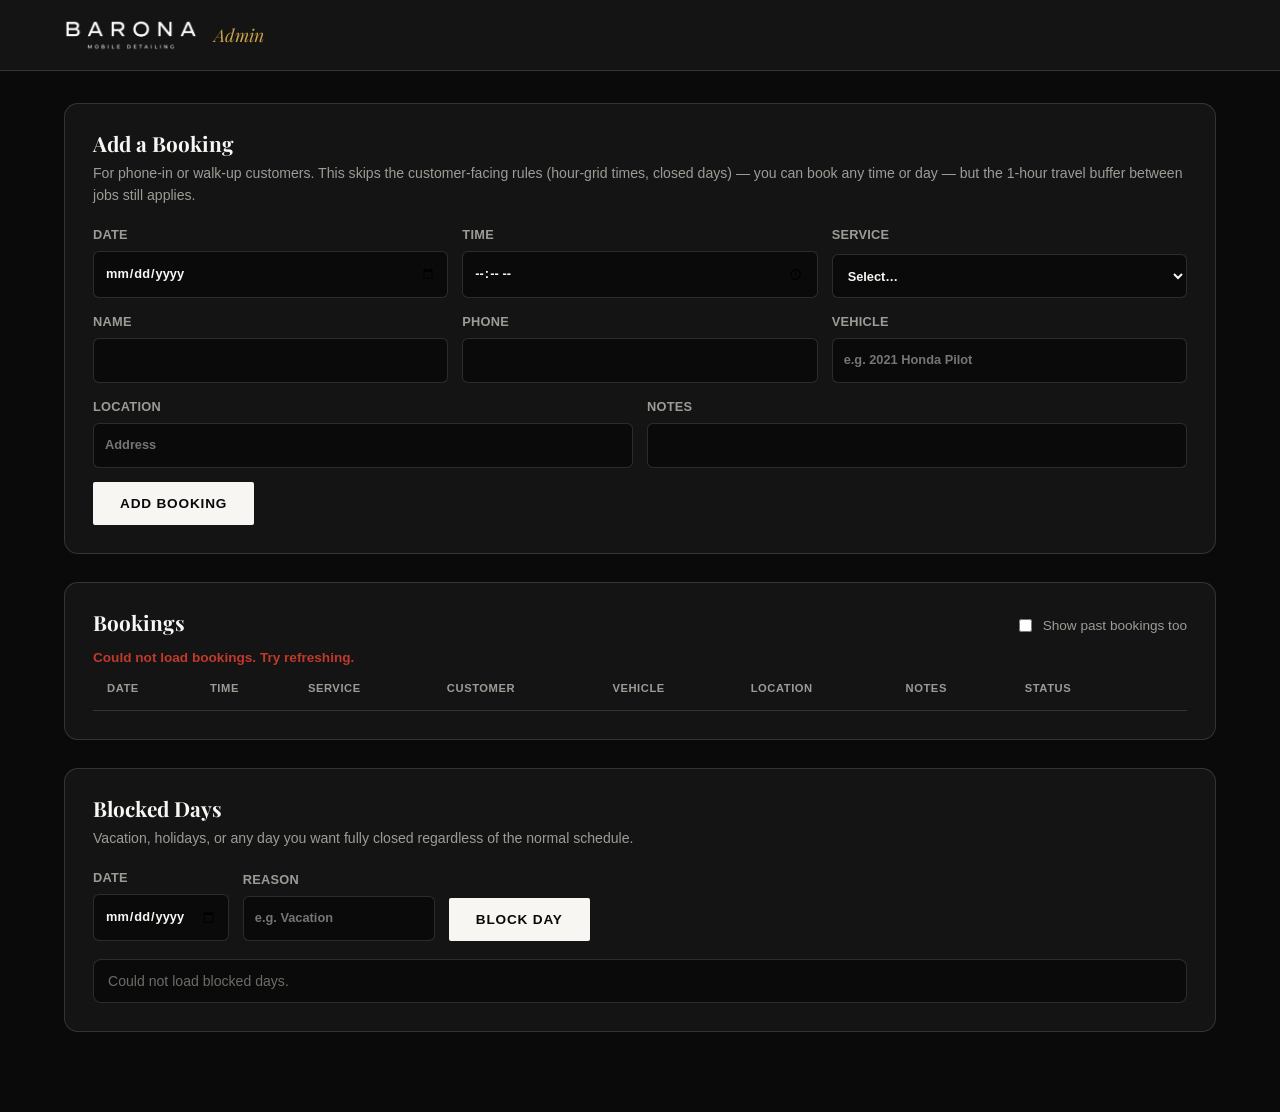
==== admin.html @ 6b8bcf61 "Add files via upload" ====
<!DOCTYPE html>
<html lang="en">
<head>
<meta charset="UTF-8">
<meta name="viewport" content="width=device-width, initial-scale=1.0">
<title>Admin — Barona Mobile Detailing</title>
<meta name="robots" content="noindex, nofollow">
<link rel="icon" href="assets/favicon-64.png" type="image/png">
<link rel="preconnect" href="https://fonts.googleapis.com">
<link rel="preconnect" href="https://fonts.gstatic.com" crossorigin>
<link href="https://fonts.googleapis.com/css2?family=Archivo+Black&family=Playfair+Display:ital,wght@0,500;0,600;1,500&display=swap" rel="stylesheet">
<link rel="stylesheet" href="style.css">
<link rel="stylesheet" href="admin.css">
</head>
<body class="admin-body">

<header class="admin-header">
  <div class="admin-header-inner">
    <img src="assets/logo-wordmark.png" alt="Barona Mobile Detailing" class="admin-logo">
    <span class="admin-title">Admin</span>
  </div>
</header>

<main class="admin-main">

  <!-- ADD BOOKING -->
  <section class="admin-card">
    <h2>Add a Booking</h2>
    <p class="admin-hint">For phone-in or walk-up customers. This skips the customer-facing rules (hour-grid times, closed days) — you can book any time or day — but the 1-hour travel buffer between jobs still applies.</p>
    <form id="addBookingForm" class="admin-form">
      <div class="admin-form-row">
        <label>Date
          <input type="date" name="date" required>
        </label>
        <label>Time
          <input type="time" name="time_slot" required>
        </label>
        <label>Service
          <select name="service" required>
            <option value="">Select…</option>
            <option value="exterior">Exterior Detail (3 hrs)</option>
            <option value="interior">Interior Detail (3 hrs)</option>
            <option value="full">Full Detail (6 hrs)</option>
            <option value="unsure">Not sure (6 hrs)</option>
          </select>
        </label>
      </div>
      <div class="admin-form-row">
        <label>Name
          <input type="text" name="name" required>
        </label>
        <label>Phone
          <input type="tel" name="phone" required>
        </label>
        <label>Vehicle
          <input type="text" name="vehicle" placeholder="e.g. 2021 Honda Pilot">
        </label>
      </div>
      <div class="admin-form-row">
        <label>Location
          <input type="text" name="location" placeholder="Address">
        </label>
        <label>Notes
          <input type="text" name="message">
        </label>
      </div>
      <div class="admin-form-actions">
        <button type="submit" class="btn btn-primary">Add Booking</button>
        <span id="addBookingStatus" class="admin-status"></span>
      </div>
    </form>
  </section>

  <!-- BOOKINGS LIST -->
  <section class="admin-card">
    <div class="admin-card-header">
      <h2>Bookings</h2>
      <label class="admin-toggle">
        <input type="checkbox" id="showPastToggle">
        Show past bookings too
      </label>
    </div>
    <div id="bookingsStatus" class="admin-status">Loading…</div>
    <div class="admin-table-wrap">
      <table class="admin-table" id="bookingsTable">
        <thead>
          <tr>
            <th>Date</th>
            <th>Time</th>
            <th>Service</th>
            <th>Customer</th>
            <th>Vehicle</th>
            <th>Location</th>
            <th>Notes</th>
            <th>Status</th>
            <th></th>
          </tr>
        </thead>
        <tbody id="bookingsBody"></tbody>
      </table>
    </div>
  </section>

  <!-- BLOCKED DAYS -->
  <section class="admin-card">
    <h2>Blocked Days</h2>
    <p class="admin-hint">Vacation, holidays, or any day you want fully closed regardless of the normal schedule.</p>
    <form id="addClosedDayForm" class="admin-form admin-form-inline">
      <label>Date
        <input type="date" name="date" required>
      </label>
      <label>Reason
        <input type="text" name="reason" placeholder="e.g. Vacation">
      </label>
      <button type="submit" class="btn btn-primary">Block Day</button>
      <span id="addClosedDayStatus" class="admin-status"></span>
    </form>
    <ul class="admin-closed-list" id="closedDaysList"></ul>
  </section>

</main>

<script src="admin.js"></script>
</body>
</html>
---- style.css ----
:root {
  --black: #0a0a0a;
  --black-soft: #141414;
  --white: #f7f6f3;
  --gray: #9c9c96;
  --gray-dim: #6c6c67;
  --line: rgba(247,246,243,0.14);
  --gold: #c9a24c;
  --green: #3c8a5c;
  --green-bg: rgba(60,138,92,0.14);
  --red: #b3453c;
  --red-bg: rgba(179,69,60,0.14);
  --radius: 14px;
  --font-display: "Archivo Black", Arial, sans-serif;
  --font-serif: "Playfair Display", Georgia, "Times New Roman", serif;
  --font-body: -apple-system, BlinkMacSystemFont, "Segoe UI", Roboto, Helvetica, Arial, sans-serif;
}

* { box-sizing: border-box; }
html { scroll-behavior: smooth; }

body {
  margin: 0;
  font-family: var(--font-body);
  color: var(--white);
  background: var(--black);
  line-height: 1.6;
}

.container { max-width: 1120px; margin: 0 auto; padding: 0 24px; }

h1, h2, h3 { line-height: 1.15; margin: 0 0 12px; }
a { color: inherit; text-decoration: none; }
img { max-width: 100%; display: block; }

.eyebrow {
  font-family: var(--font-serif);
  font-style: italic;
  font-weight: 500;
  color: var(--gold);
  letter-spacing: 0.04em;
  margin: 0 0 10px;
  font-size: 1.05rem;
}
.eyebrow.center { text-align: center; }

/* Announcement bar */
.announce {
  background: var(--black);
  border-bottom: 1px solid var(--line);
  text-align: center;
  padding: 10px 20px;
  font-size: 0.85rem;
}
.announce a { color: #d9d8d3; }
.announce a:hover { color: var(--gold); }
.announce-badge {
  background: var(--gold);
  color: var(--black);
  font-weight: 700;
  font-size: 0.7rem;
  text-transform: uppercase;
  letter-spacing: 0.04em;
  padding: 3px 9px;
  border-radius: 999px;
  margin-right: 8px;
}

/* Header */
.site-header {
  position: sticky;
  top: 0;
  z-index: 50;
  background: rgba(10,10,10,0.92);
  backdrop-filter: blur(6px);
  border-bottom: 1px solid var(--line);
  box-shadow: 0 0 0 rgba(0,0,0,0);
  transition: box-shadow 0.25s ease, background 0.25s ease;
}
.site-header.is-scrolled {
  background: rgba(10,10,10,0.98);
  box-shadow: 0 8px 24px rgba(0,0,0,0.35);
}
.header-inner {
  display: flex;
  align-items: center;
  justify-content: space-between;
  height: 76px;
}
.logo-img { height: 46px; width: auto; transition: height 0.25s ease; }
.site-header.is-scrolled .logo-img { height: 38px; }

.nav { display: flex; gap: 30px; }
.nav a {
  position: relative;
  color: #d9d8d3;
  font-weight: 500;
  font-size: 0.92rem;
  letter-spacing: 0.02em;
  text-transform: uppercase;
  transition: color 0.15s;
  padding-bottom: 4px;
}
.nav a::after {
  content: '';
  position: absolute;
  left: 0;
  right: 100%;
  bottom: 0;
  height: 1px;
  background: var(--gold);
  transition: right 0.2s ease;
}
.nav a:hover { color: var(--gold); }
.nav a:hover::after { right: 0; }

.header-cta { display: flex; align-items: center; gap: 18px; }

.header-social, .social-links {
  display: flex;
  align-items: center;
  gap: 14px;
}
.social-icon {
  display: inline-flex;
  align-items: center;
  justify-content: center;
  color: var(--gray);
  transition: color 0.15s, transform 0.15s;
}
.social-icon svg { width: 19px; height: 19px; }
.social-icon:hover { color: var(--gold); transform: translateY(-1px); }
.footer-phone { color: var(--gray); transition: color 0.15s; }
.footer-phone:hover { color: var(--gold); }

.btn {
  display: inline-block;
  padding: 13px 26px;
  border-radius: 2px;
  font-weight: 600;
  font-size: 0.85rem;
  letter-spacing: 0.06em;
  text-transform: uppercase;
  border: 1px solid transparent;
  cursor: pointer;
  transition: transform 0.12s ease, background 0.15s, color 0.15s, border-color 0.15s;
}
.btn:hover { transform: translateY(-1px); }

.btn-primary { background: var(--white); color: var(--black); }
.btn-primary:hover { background: var(--gold); }

.btn-ghost {
  background: transparent;
  color: var(--white);
  border-color: rgba(247,246,243,0.4);
}
.btn-ghost:hover { border-color: var(--gold); color: var(--gold); }

.btn-call {
  background: transparent;
  border: 1px solid rgba(247,246,243,0.4);
  color: var(--white);
  padding: 10px 20px;
  font-size: 0.8rem;
}
.btn-call:hover { border-color: var(--gold); color: var(--gold); }

.btn-header-book { padding: 10px 22px; font-size: 0.8rem; }

.btn-full { width: 100%; text-align: center; }

.nav-toggle {
  display: none;
  flex-direction: column;
  gap: 5px;
  background: none;
  border: none;
  cursor: pointer;
  padding: 6px;
}
.nav-toggle span { width: 24px; height: 2px; background: var(--white); display: block; }

/* Hero — light, matches owner's mockup */
.hero {
  background: var(--white);
  color: var(--black);
  text-align: center;
  padding: 76px 0 0;
}
.hero-inner { padding: 0 24px; max-width: 720px; margin: 0 auto; }
.hero h1 {
  font-family: var(--font-display);
  font-size: clamp(2rem, 6vw, 3.1rem);
  text-transform: uppercase;
  letter-spacing: 0.005em;
  color: var(--black);
}
.hero-sub {
  max-width: 480px;
  margin: 0 auto 30px;
  color: #3a3a37;
  font-size: 1.1rem;
}
.btn-hero { font-size: 0.95rem; padding: 16px 34px; margin-bottom: 44px; }
.hero-media { width: 100%; max-height: 560px; overflow: hidden; }
.hero-media img { width: 100%; height: 100%; object-fit: cover; object-position: center 60%; }

/* Sections */
.section { padding: 88px 0; }
.section.alt { background: var(--black-soft); }
.section-title {
  font-family: var(--font-display);
  font-size: clamp(1.6rem, 3vw, 2.2rem);
  text-align: center;
  text-transform: uppercase;
}
.section-title.left { text-align: left; }
.section-sub {
  text-align: center;
  max-width: 620px;
  margin: 0 auto 44px;
  color: var(--gray);
}
.section-sub.left { text-align: left; margin: 0 0 24px; }

/* Cards */
.card-grid {
  display: grid;
  grid-template-columns: repeat(auto-fit, minmax(260px, 1fr));
  gap: 24px;
  margin-top: 36px;
}
.card {
  position: relative;
  background: var(--black-soft);
  border: 1px solid var(--line);
  border-radius: var(--radius);
  padding: 32px 28px;
  transition: border-color 0.15s, transform 0.15s;
}
.card:hover { border-color: rgba(201,162,76,0.5); transform: translateY(-2px); }
.card h3 { font-family: var(--font-serif); font-size: 1.3rem; font-weight: 600; }
.card p { color: var(--gray); font-size: 0.95rem; margin-top: 10px; }
.card .price {
  display: block;
  font-family: var(--font-display);
  font-size: 1.6rem;
  color: var(--gold);
  margin-top: 6px;
}
.card-featured { border-color: var(--gold); }
.badge {
  position: absolute;
  top: -12px;
  right: 24px;
  background: var(--gold);
  color: var(--black);
  font-size: 0.7rem;
  font-weight: 700;
  letter-spacing: 0.05em;
  text-transform: uppercase;
  padding: 5px 12px;
  border-radius: 999px;
}
.services-note {
  text-align: center;
  color: var(--gray-dim);
  font-size: 0.9rem;
  margin-top: 36px;
}

/* VIP Membership */
.vip-spots-bar {
  display: grid;
  grid-template-columns: 1.3fr 1fr;
  gap: 32px;
  background: var(--black);
  border: 1px solid var(--gold);
  border-radius: var(--radius);
  padding: 24px 28px;
  margin: 36px 0 28px;
}
.vip-spots-label, .vip-members-label {
  text-transform: uppercase;
  letter-spacing: 0.05em;
  font-size: 0.75rem;
  color: var(--gray);
  margin: 0 0 8px;
}
.vip-spots-count { font-family: var(--font-serif); font-size: 1.5rem; margin: 0 0 12px; }
.vip-progress { height: 8px; border-radius: 999px; background: var(--line); overflow: hidden; margin-bottom: 8px; }
.vip-progress-fill { height: 100%; background: var(--gold); border-radius: 999px; }
.vip-spots-remaining { font-size: 0.85rem; color: var(--gray); margin: 0; }
.vip-members { border-left: 1px solid var(--line); padding-left: 28px; }
.vip-members-list { list-style: none; padding: 0; margin: 0; display: grid; gap: 8px; }
.vip-members-list li { font-weight: 600; font-size: 0.95rem; }
.vip-star { color: var(--gold); margin-right: 6px; }
.vip-footnote { text-align: center; color: var(--gray-dim); font-size: 0.85rem; margin-top: 24px; }
.vip-cta { text-align: center; margin-top: 24px; }

/* Pricing chart — VIP frequency tiers as cards */
.plans-toggle {
  display: flex;
  justify-content: center;
  gap: 8px;
  margin: 32px 0 20px;
  flex-wrap: wrap;
}
.plans-toggle-btn {
  font: inherit;
  background: var(--black-soft);
  border: 1px solid var(--line);
  color: var(--gray);
  padding: 11px 22px;
  border-radius: 999px;
  font-size: 0.85rem;
  font-weight: 600;
  letter-spacing: 0.02em;
  cursor: pointer;
  transition: border-color 0.15s, color 0.15s, background 0.15s;
}
.plans-toggle-btn:hover { border-color: rgba(201,162,76,0.5); color: var(--white); }
.plans-toggle-btn.is-active {
  background: var(--gold);
  border-color: var(--gold);
  color: var(--black);
}
.plans-highlight {
  text-align: center;
  font-family: var(--font-display);
  font-size: clamp(1.3rem, 3vw, 1.8rem);
  color: var(--gold);
  margin: 8px 0 28px;
}
.plans-grid {
  display: grid;
  grid-template-columns: repeat(5, 1fr);
  gap: 18px;
  align-items: stretch;
}
.plan-card {
  position: relative;
  background: var(--black-soft);
  border: 1px solid var(--line);
  border-radius: var(--radius);
  padding: 30px 22px 24px;
  text-align: center;
  display: flex;
  flex-direction: column;
  align-items: center;
  transition: border-color 0.15s, transform 0.15s;
}
.plan-card:hover { border-color: rgba(201,162,76,0.5); transform: translateY(-3px); }
.plan-card-name {
  text-transform: uppercase;
  letter-spacing: 0.06em;
  font-size: 0.78rem;
  font-weight: 700;
  color: var(--gray);
  margin: 0 0 14px;
}
.plan-card-price {
  font-family: var(--font-display);
  font-size: clamp(1.6rem, 2.6vw, 2rem);
  color: var(--white);
  margin: 0 0 14px;
  line-height: 1;
}
.plan-card-price span {
  font-family: var(--font-body);
  font-size: 0.85rem;
  font-weight: 500;
  color: var(--gray);
  margin-left: 2px;
}
.plan-card-details {
  list-style: none;
  padding: 0;
  margin: 18px 0 0;
  display: grid;
  gap: 8px;
  font-size: 0.82rem;
  color: var(--gray-dim);
  border-top: 1px solid var(--line);
  padding-top: 16px;
  width: 100%;
}
.plan-card-featured {
  background: rgba(201,162,76,0.08);
  border-color: var(--gold);
  transform: scale(1.04);
  padding-top: 38px;
  z-index: 1;
}
.plan-card-featured:hover { transform: scale(1.04) translateY(-3px); }
.plan-card-featured .plan-card-name { color: var(--gold); }
.plan-card-featured .plan-card-price { color: var(--gold); font-size: clamp(1.9rem, 3.2vw, 2.4rem); }
.save-pill {
  display: inline-block;
  background: var(--white);
  color: var(--black);
  font-weight: 700;
  font-size: 0.78rem;
  padding: 4px 12px;
  border-radius: 999px;
}
.plans-scroll-hint { display: none; text-align: center; color: var(--gray-dim); font-size: 0.78rem; margin-top: 8px; }

/* Reviews */
.reviews-placeholder {
  text-align: center;
  color: var(--gray);
  display: grid;
  gap: 20px;
  justify-items: center;
}
.reviews-grid {
  display: grid;
  grid-template-columns: repeat(auto-fit, minmax(260px, 1fr));
  gap: 24px;
  margin-top: 36px;
}
.review-card {
  background: var(--black-soft);
  border: 1px solid var(--line);
  border-radius: var(--radius);
  padding: 26px;
}
.review-stars { color: var(--gold); letter-spacing: 2px; margin-bottom: 10px; }
.review-text { color: var(--gray); font-style: italic; }
.review-author { color: var(--white); font-weight: 600; margin-top: 12px; font-size: 0.9rem; }
.review-lang { color: var(--gray-dim); font-weight: 400; font-style: italic; }
.reviews-cta { text-align: center; margin-top: 44px; }

/* Feature grid */
.feature-grid {
  display: grid;
  grid-template-columns: repeat(auto-fit, minmax(220px, 1fr));
  gap: 32px;
  margin-top: 36px;
}
.feature h3 {
  font-family: var(--font-serif);
  font-size: 1.1rem;
  font-weight: 600;
  color: var(--gold);
}
.feature p { color: var(--gray); font-size: 0.95rem; }

/* Gallery */
.gallery-grid {
  display: grid;
  grid-template-columns: repeat(auto-fit, minmax(200px, 1fr));
  gap: 16px;
}
.gallery-item {
  aspect-ratio: 4/3;
  border-radius: var(--radius);
  overflow: hidden;
}
.gallery-photo img { width: 100%; height: 100%; object-fit: cover; }
.gallery-empty {
  background: var(--black-soft);
  border: 1px dashed var(--line);
  display: flex;
  align-items: center;
  justify-content: center;
  color: var(--gray-dim);
  font-size: 0.85rem;
  letter-spacing: 0.04em;
  text-transform: uppercase;
}

/* About */
.about-inner {
  display: grid;
  grid-template-columns: auto 1fr;
  gap: 40px;
  align-items: start;
}
.about-badge { width: 120px; height: 120px; border-radius: 50%; margin-top: 6px; }
.about-inner p { color: var(--gray); font-size: 1.02rem; max-width: 640px; margin: 0 0 16px; }
.about-inner p:last-child { margin-bottom: 0; }
.about-inner p strong { color: var(--white); }

/* Service area */
.section#area .section-sub { color: var(--gray); }

/* Contact */
.contact-inner {
  display: grid;
  grid-template-columns: 1fr 1.2fr;
  gap: 48px;
  align-items: start;
}
.contact-info { list-style: none; padding: 0; margin: 24px 0 0; }
.contact-info li { margin-bottom: 10px; font-weight: 600; font-size: 1.05rem; }
.contact-info a:hover { color: var(--gold); }

.booking-form {
  background: var(--black);
  border: 1px solid var(--line);
  border-radius: var(--radius);
  padding: 28px;
  display: grid;
  gap: 16px;
}
.booking-form label {
  display: grid;
  gap: 6px;
  font-size: 0.85rem;
  font-weight: 600;
  letter-spacing: 0.03em;
  text-transform: uppercase;
  color: var(--gray);
}
.booking-form input,
.booking-form select,
.booking-form textarea {
  font: inherit;
  padding: 12px;
  border: 1px solid var(--line);
  border-radius: 6px;
  background: var(--black-soft);
  color: var(--white);
}
.booking-form input:focus,
.booking-form select:focus,
.booking-form textarea:focus {
  outline: 1px solid var(--gold);
  outline-offset: 1px;
}
.form-status { font-size: 0.9rem; font-weight: 600; min-height: 1.2em; }

/* Booking calendar */
.calendar-wrap {
  background: var(--black);
  border: 1px solid var(--line);
  border-radius: var(--radius);
  padding: 24px;
  margin: 8px 0 40px;
}
.service-select-label {
  display: block;
  font-size: 0.85rem;
  font-weight: 700;
  letter-spacing: 0.03em;
  text-transform: uppercase;
  color: var(--gold);
  margin: 0 0 10px;
}
.cal-step-label { margin-top: 0; }
.service-select {
  width: 100%;
  font: inherit;
  padding: 12px;
  border: 1px solid var(--line);
  border-radius: 6px;
  background: var(--black-soft);
  color: var(--white);
  margin-bottom: 8px;
}
.service-select:focus { outline: 1px solid var(--gold); outline-offset: 1px; }

.calendar-header {
  display: flex;
  align-items: center;
  justify-content: space-between;
  margin-bottom: 14px;
}
.calendar-month { font-family: var(--font-serif); font-size: 1.3rem; margin: 0; }
.calendar-nav {
  background: var(--black-soft);
  border: 1px solid var(--line);
  color: var(--white);
  width: 36px;
  height: 36px;
  border-radius: 50%;
  font-size: 1.2rem;
  line-height: 1;
  cursor: pointer;
}
.calendar-nav:hover:not(:disabled) { border-color: var(--gold); color: var(--gold); }
.calendar-nav:disabled { opacity: 0.35; cursor: not-allowed; }

.calendar-legend {
  display: flex;
  gap: 18px;
  flex-wrap: wrap;
  font-size: 0.82rem;
  color: var(--gray);
  margin-bottom: 14px;
}
.calendar-legend span { display: inline-flex; align-items: center; gap: 6px; }
.cal-dot { width: 9px; height: 9px; border-radius: 50%; display: inline-block; }
.cal-dot-green { background: var(--green); }
.cal-dot-red { background: var(--red); }
.cal-dot-gray { background: var(--gray-dim); }

.calendar-weekdays {
  display: grid;
  grid-template-columns: repeat(7, 1fr);
  text-align: center;
  font-size: 0.72rem;
  text-transform: uppercase;
  letter-spacing: 0.04em;
  color: var(--gray);
  margin-bottom: 6px;
}

.calendar-grid { display: grid; grid-template-columns: repeat(7, 1fr); gap: 6px; }
.cal-day {
  aspect-ratio: 1;
  border-radius: 8px;
  border: 1px solid var(--line);
  background: var(--black-soft);
  color: var(--white);
  font: inherit;
  font-size: 0.9rem;
  font-weight: 600;
  display: flex;
  align-items: center;
  justify-content: center;
  cursor: default;
  padding: 0;
}
.cal-day.cal-empty { background: transparent; border-color: transparent; }
.cal-day.cal-available { background: var(--green-bg); border-color: rgba(60,138,92,0.5); cursor: pointer; }
.cal-day.cal-available:hover { border-color: var(--green); }
.cal-day.cal-full { background: var(--red-bg); border-color: rgba(179,69,60,0.5); color: var(--gray); }
.cal-day.cal-closed, .cal-day.cal-past { background: transparent; border-color: var(--line); color: var(--gray-dim); }
.cal-day.cal-selected { outline: 2px solid var(--gold); outline-offset: 1px; }
.cal-day:disabled { cursor: not-allowed; }

.calendar-status { font-size: 0.85rem; color: var(--gray); min-height: 1.2em; margin: 10px 0 0; }

.slot-picker { margin-top: 16px; padding-top: 16px; border-top: 1px solid var(--line); }
.slot-picker-label { font-weight: 600; margin: 0 0 10px; }
.slot-buttons { display: flex; gap: 10px; flex-wrap: wrap; }
.slot-btn {
  background: var(--black-soft);
  border: 1px solid var(--green);
  color: var(--white);
  padding: 10px 16px;
  border-radius: 999px;
  font: inherit;
  font-weight: 600;
  cursor: pointer;
}
.slot-btn:hover { background: var(--green); color: var(--black); }
.slot-btn.slot-btn-selected { background: var(--gold); border-color: var(--gold); color: var(--black); }

.selected-slot {
  background: rgba(201,162,76,0.12);
  border: 1px solid var(--gold);
  border-radius: 8px;
  padding: 12px 14px;
  display: flex;
  align-items: center;
  justify-content: space-between;
  gap: 12px;
  font-size: 0.9rem;
  font-weight: 600;
}
.link-btn { background: none; border: none; color: var(--gold); font: inherit; font-weight: 700; cursor: pointer; text-decoration: underline; padding: 0; }
.no-slot-hint { color: var(--gray); font-size: 0.9rem; margin: 0; }

/* Floating "Book Now" CTA — jumps straight to the booking calendar without
   scrolling the whole page. Hidden until you've scrolled past the hero, and
   hidden again once the booking section itself is in view (see
   interactions.js for the show/hide logic). */
.float-book-cta {
  position: fixed;
  z-index: 60;
  display: flex;
  align-items: center;
  justify-content: center;
  gap: 8px;
  background: var(--gold);
  color: var(--black);
  font-weight: 700;
  font-size: 0.85rem;
  letter-spacing: 0.03em;
  text-transform: uppercase;
  box-shadow: 0 10px 28px rgba(0,0,0,0.4);
  opacity: 0;
  transform: translateY(16px);
  pointer-events: none;
  transition: opacity 0.25s ease, transform 0.25s ease, background 0.15s;

  right: 24px;
  bottom: 24px;
  padding: 15px 24px;
  border-radius: 999px;
}
.float-book-cta svg { width: 18px; height: 18px; }
.float-book-cta.is-visible { opacity: 1; transform: none; pointer-events: auto; }
.float-book-cta:hover { background: #e0bb5f; }

@media (max-width: 640px) {
  .float-book-cta {
    left: 0;
    right: 0;
    bottom: 0;
    width: 100%;
    border-radius: 0;
    padding: 16px 16px calc(16px + env(safe-area-inset-bottom, 0px));
    box-shadow: 0 -8px 24px rgba(0,0,0,0.4);
    font-size: 0.95rem;
  }
  .float-book-cta.is-visible { transform: none; }
}

/* Footer */
.site-footer {
  background: var(--black);
  color: var(--gray);
  padding: 40px 0;
  border-top: 1px solid var(--line);
}
.footer-inner {
  display: flex;
  align-items: center;
  justify-content: space-between;
  flex-wrap: wrap;
  gap: 20px;
  font-size: 0.85rem;
}
.footer-logo { height: 34px; width: auto; }

/* Responsive */
@media (max-width: 860px) {
  .contact-inner { grid-template-columns: 1fr; }
  .about-inner { grid-template-columns: 1fr; text-align: center; justify-items: center; }
  .calendar-wrap { padding: 16px; }
  .cal-day { font-size: 0.8rem; }
  .vip-spots-bar { grid-template-columns: 1fr; padding: 20px; }
  .vip-members { border-left: none; padding-left: 0; border-top: 1px solid var(--line); padding-top: 16px; margin-top: 4px; }
  .plans-grid { grid-template-columns: repeat(2, 1fr); }
  .plan-card-featured { transform: none; grid-column: span 2; }
  .plan-card-featured:hover { transform: translateY(-3px); }
}

@media (max-width: 520px) {
  .plans-grid { grid-template-columns: 1fr; }
  .plan-card-featured { grid-column: auto; }
}

@media (max-width: 760px) {
  .nav {
    position: absolute;
    top: 76px;
    left: 0;
    right: 0;
    background: var(--black);
    border-bottom: 1px solid var(--line);
    flex-direction: column;
    padding: 16px 24px;
    gap: 16px;
    display: none;
  }
  .nav.open { display: flex; }
  .nav-toggle { display: flex; }
  .btn-call { display: none; }
  .btn-header-book { display: none; }
  .footer-inner { flex-direction: column; text-align: center; }
}

@media (max-width: 420px) {
  .header-social { gap: 10px; }
  .social-icon svg { width: 17px; height: 17px; }
  .header-cta { gap: 12px; }
}

/* Scroll-reveal animation — see interactions.js. Elements fade + rise into
   view the first time they cross into the viewport; JS applies the .reveal
   class at runtime so nothing here affects users with JS disabled (they
   just see everything immediately, no broken hidden content). */
.reveal {
  opacity: 0;
  transform: translateY(22px);
  transition: opacity 0.6s ease, transform 0.6s ease;
  transition-delay: calc(var(--reveal-i, 0) * 70ms);
}
.reveal.is-visible { opacity: 1; transform: none; }

@media (prefers-reduced-motion: reduce) {
  .reveal { opacity: 1; transform: none; transition: none; }
  * { scroll-behavior: auto !important; }
}

/* Gallery hover zoom */
.gallery-photo img { transition: transform 0.35s ease; }
.gallery-photo:hover img { transform: scale(1.08); }
---- admin.css ----
/* Barona Mobile Detailing — admin dashboard styles.
   Reuses the color/font variables from style.css (linked before this file
   in admin.html) but keeps its own simpler layout — this page is a working
   tool for the two of you, not a marketing page, so it favors density and
   clarity over the polish on the public site. */

.admin-body { background: var(--black); min-height: 100vh; }

.admin-header {
  background: var(--black-soft);
  border-bottom: 1px solid var(--line);
  padding: 18px 0;
}
.admin-header-inner {
  max-width: 1200px;
  margin: 0 auto;
  padding: 0 24px;
  display: flex;
  align-items: center;
  gap: 16px;
}
.admin-logo { height: 34px; width: auto; }
.admin-title {
  font-family: var(--font-serif);
  font-style: italic;
  color: var(--gold);
  font-size: 1.1rem;
}

.admin-main {
  max-width: 1200px;
  margin: 0 auto;
  padding: 32px 24px 80px;
  display: grid;
  gap: 28px;
}

.admin-card {
  background: var(--black-soft);
  border: 1px solid var(--line);
  border-radius: var(--radius);
  padding: 28px;
}
.admin-card h2 {
  font-family: var(--font-serif);
  font-size: 1.3rem;
  margin: 0 0 6px;
}
.admin-card-header {
  display: flex;
  align-items: center;
  justify-content: space-between;
  flex-wrap: wrap;
  gap: 12px;
  margin-bottom: 6px;
}
.admin-hint { color: var(--gray); font-size: 0.88rem; margin: 0 0 18px; }

.admin-toggle {
  display: flex;
  align-items: center;
  gap: 8px;
  font-size: 0.85rem;
  color: var(--gray);
  cursor: pointer;
}

.admin-form { display: grid; gap: 14px; }
.admin-form-inline { display: flex; flex-wrap: wrap; align-items: flex-end; gap: 14px; }
.admin-form-row {
  display: grid;
  grid-template-columns: repeat(auto-fit, minmax(180px, 1fr));
  gap: 14px;
}
.admin-form label {
  display: grid;
  gap: 6px;
  font-size: 0.8rem;
  font-weight: 600;
  letter-spacing: 0.02em;
  text-transform: uppercase;
  color: var(--gray);
}
.admin-form input,
.admin-form select {
  font: inherit;
  padding: 11px;
  border: 1px solid var(--line);
  border-radius: 6px;
  background: var(--black);
  color: var(--white);
}
.admin-form input:focus,
.admin-form select:focus {
  outline: 1px solid var(--gold);
  outline-offset: 1px;
}
.admin-form-actions { display: flex; align-items: center; gap: 14px; }

.admin-status { font-size: 0.85rem; font-weight: 600; color: var(--gray); }
.admin-dim { color: var(--gray-dim); font-size: 0.82rem; }

.admin-table-wrap { overflow-x: auto; }
.admin-table {
  width: 100%;
  border-collapse: collapse;
  font-size: 0.85rem;
  min-width: 780px;
}
.admin-table th, .admin-table td {
  padding: 12px 14px;
  text-align: left;
  border-bottom: 1px solid var(--line);
  vertical-align: top;
}
.admin-table thead th {
  font-size: 0.7rem;
  text-transform: uppercase;
  letter-spacing: 0.05em;
  color: var(--gray);
  font-weight: 600;
}
.admin-table tbody tr:hover { background: rgba(247,246,243,0.03); }
.admin-table tr.is-cancelled { opacity: 0.45; }

.admin-cancel-btn, .admin-remove-btn {
  background: transparent;
  border: 1px solid var(--red);
  color: var(--red);
  font: inherit;
  font-size: 0.78rem;
  font-weight: 600;
  padding: 6px 12px;
  border-radius: 6px;
  cursor: pointer;
  transition: background 0.15s, color 0.15s;
}
.admin-cancel-btn:hover, .admin-remove-btn:hover { background: var(--red); color: var(--white); }
.admin-cancel-btn:disabled { opacity: 0.5; cursor: not-allowed; }

.admin-closed-list {
  list-style: none;
  padding: 0;
  margin: 18px 0 0;
  display: grid;
  gap: 8px;
}
.admin-closed-list li {
  display: flex;
  align-items: center;
  justify-content: space-between;
  gap: 12px;
  padding: 10px 14px;
  background: var(--black);
  border: 1px solid var(--line);
  border-radius: 8px;
  font-size: 0.88rem;
}

@media (max-width: 640px) {
  .admin-main { padding: 24px 16px 60px; }
  .admin-card { padding: 20px; }
}
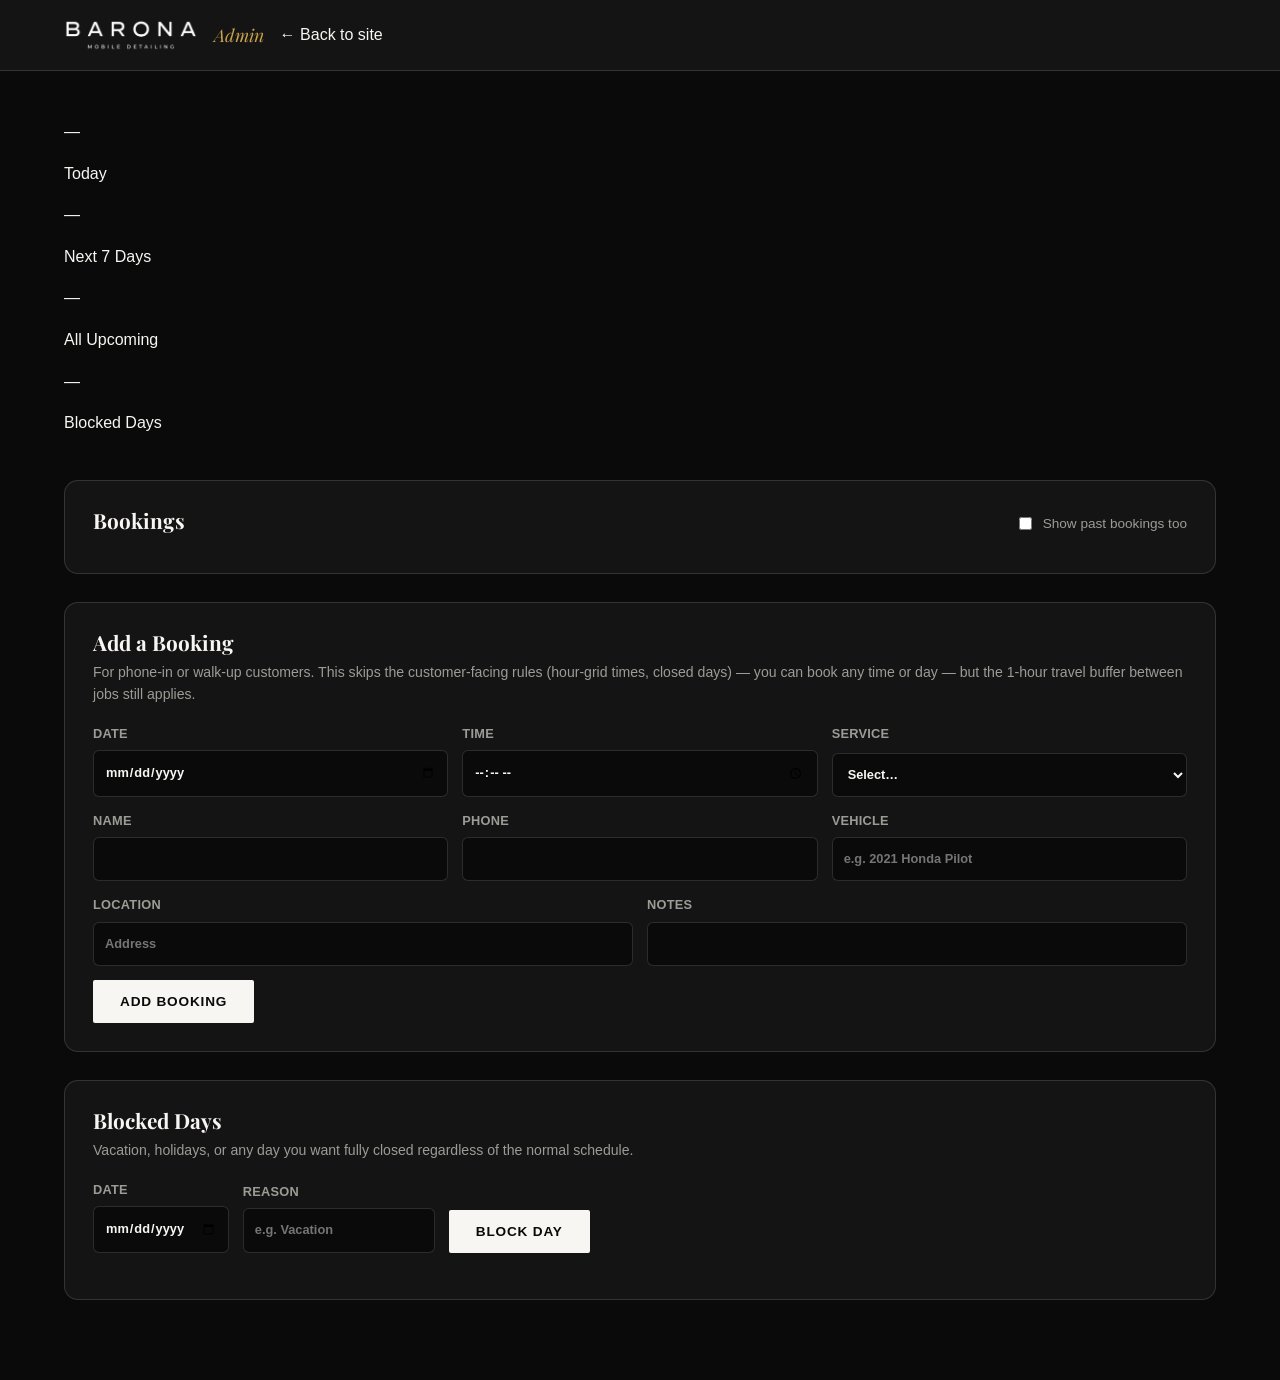
==== commit cdf7fed0: "Update admin.html" ====
--- a/admin.html
+++ b/admin.html
@@ -16,12 +16,55 @@
 
 <header class="admin-header">
   <div class="admin-header-inner">
-    <img src="assets/logo-wordmark.png" alt="Barona Mobile Detailing" class="admin-logo">
+    <a href="/" class="admin-logo-link">
+      <img src="assets/logo-wordmark.png" alt="Barona Mobile Detailing" class="admin-logo">
+    </a>
     <span class="admin-title">Admin</span>
+    <a href="/" class="admin-back-link">← Back to site</a>
   </div>
 </header>
 
 <main class="admin-main">
+
+  <!-- OVERVIEW -->
+  <section class="admin-stats" id="adminStats">
+    <div class="admin-stat">
+      <p class="admin-stat-num" id="statToday">—</p>
+      <p class="admin-stat-label">Today</p>
+    </div>
+    <div class="admin-stat">
+      <p class="admin-stat-num" id="statWeek">—</p>
+      <p class="admin-stat-label">Next 7 Days</p>
+    </div>
+    <div class="admin-stat">
+      <p class="admin-stat-num" id="statUpcoming">—</p>
+      <p class="admin-stat-label">All Upcoming</p>
+    </div>
+    <div class="admin-stat">
+      <p class="admin-stat-num" id="statBlocked">—</p>
+      <p class="admin-stat-label">Blocked Days</p>
+    </div>
+  </section>
+
+  <!-- BOOKINGS LIST -->
+  <section class="admin-card">
+    <div class="admin-card-header">
+      <h2>Bookings</h2>
+      <label class="admin-toggle">
+        <input type="checkbox" id="showPastToggle">
+        Show past bookings too
+      </label>
+    </div>
+
+    <div id="bookingsMessage" class="admin-message" hidden></div>
+    <div id="bookingsSkeleton" class="admin-skeleton">
+      <div class="admin-skeleton-row"></div>
+      <div class="admin-skeleton-row"></div>
+      <div class="admin-skeleton-row"></div>
+    </div>
+
+    <div class="admin-bookings-list" id="bookingsList" hidden></div>
+  </section>
 
   <!-- ADD BOOKING -->
   <section class="admin-card">
@@ -71,36 +114,6 @@
     </form>
   </section>
 
-  <!-- BOOKINGS LIST -->
-  <section class="admin-card">
-    <div class="admin-card-header">
-      <h2>Bookings</h2>
-      <label class="admin-toggle">
-        <input type="checkbox" id="showPastToggle">
-        Show past bookings too
-      </label>
-    </div>
-    <div id="bookingsStatus" class="admin-status">Loading…</div>
-    <div class="admin-table-wrap">
-      <table class="admin-table" id="bookingsTable">
-        <thead>
-          <tr>
-            <th>Date</th>
-            <th>Time</th>
-            <th>Service</th>
-            <th>Customer</th>
-            <th>Vehicle</th>
-            <th>Location</th>
-            <th>Notes</th>
-            <th>Status</th>
-            <th></th>
-          </tr>
-        </thead>
-        <tbody id="bookingsBody"></tbody>
-      </table>
-    </div>
-  </section>
-
   <!-- BLOCKED DAYS -->
   <section class="admin-card">
     <h2>Blocked Days</h2>
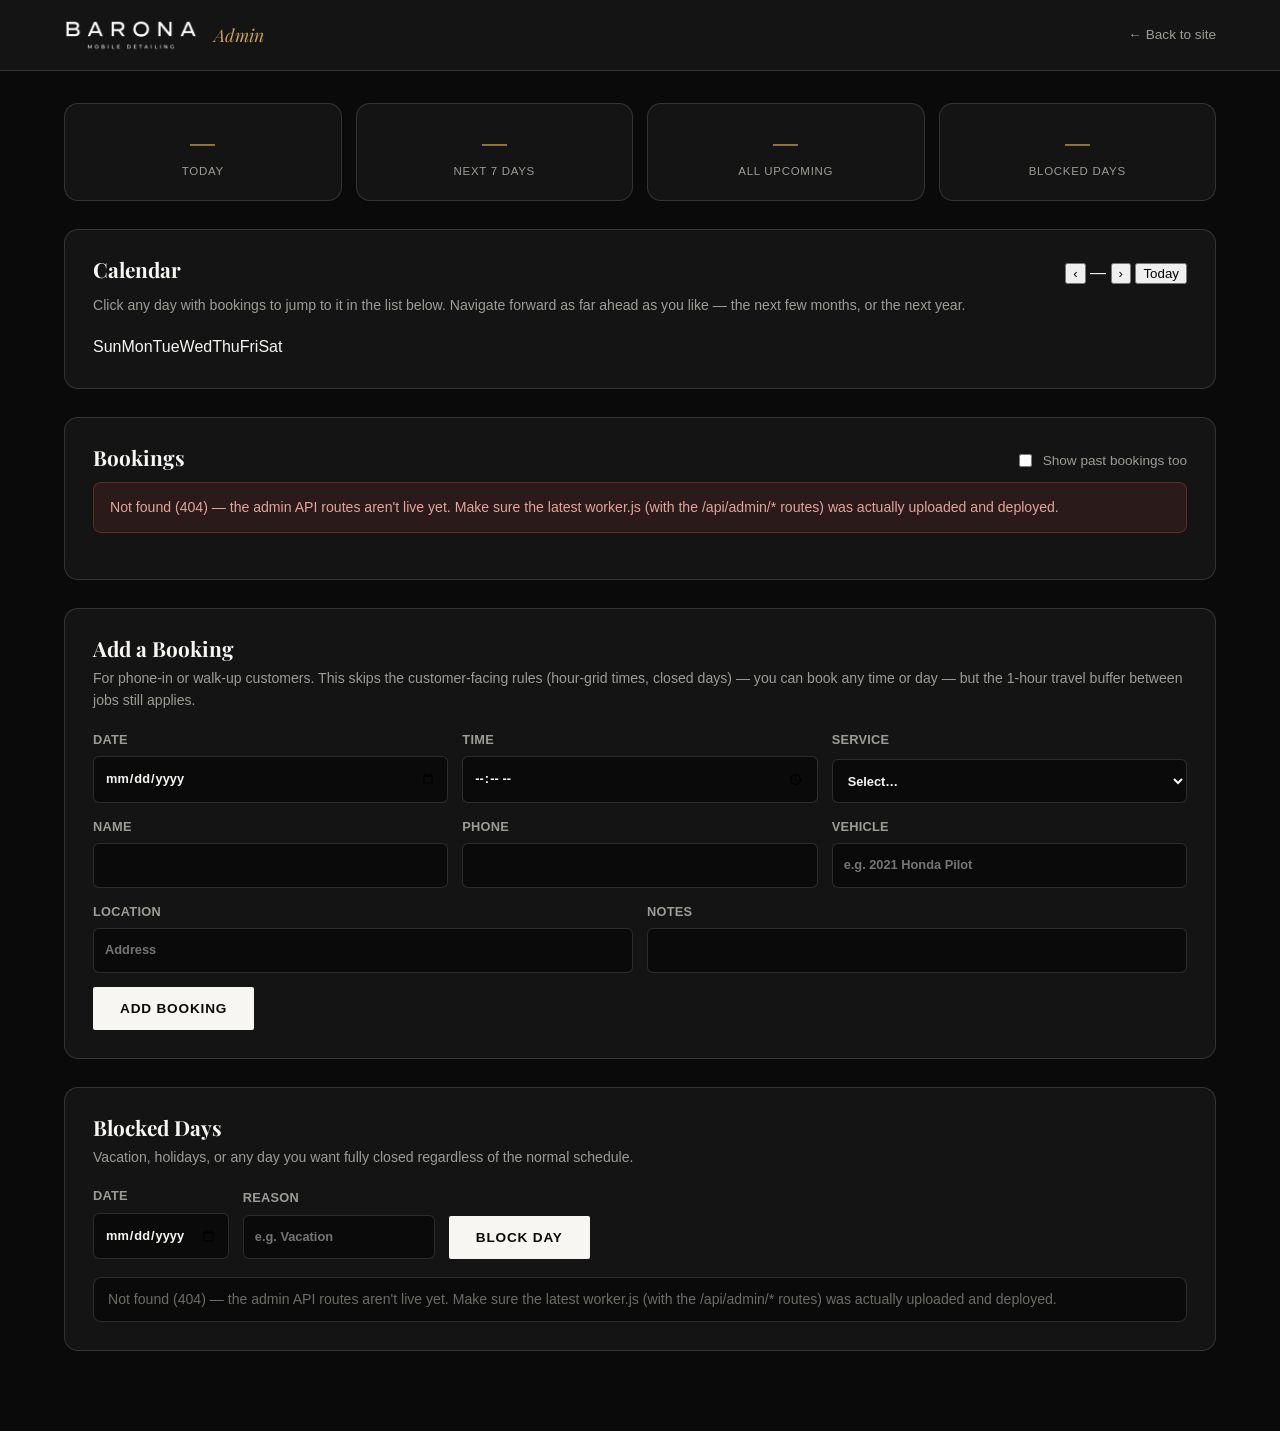
==== commit e01c2005: "Update admin.html" ====
--- a/admin.html
+++ b/admin.html
@@ -44,6 +44,24 @@
       <p class="admin-stat-num" id="statBlocked">—</p>
       <p class="admin-stat-label">Blocked Days</p>
     </div>
+  </section>
+
+  <!-- CALENDAR -->
+  <section class="admin-card">
+    <div class="admin-card-header">
+      <h2>Calendar</h2>
+      <div class="admin-cal-nav">
+        <button type="button" class="admin-cal-btn" id="calPrev" aria-label="Previous month">‹</button>
+        <span class="admin-cal-label" id="calLabel">—</span>
+        <button type="button" class="admin-cal-btn" id="calNext" aria-label="Next month">›</button>
+        <button type="button" class="admin-cal-today" id="calToday">Today</button>
+      </div>
+    </div>
+    <p class="admin-hint">Click any day with bookings to jump to it in the list below. Navigate forward as far ahead as you like — the next few months, or the next year.</p>
+    <div class="admin-cal-weekdays">
+      <span>Sun</span><span>Mon</span><span>Tue</span><span>Wed</span><span>Thu</span><span>Fri</span><span>Sat</span>
+    </div>
+    <div class="admin-cal-grid" id="calGrid"></div>
   </section>
 
   <!-- BOOKINGS LIST -->
--- a/admin.css
+++ b/admin.css
@@ -19,13 +19,22 @@
   align-items: center;
   gap: 16px;
 }
+.admin-logo-link { display: flex; align-items: center; }
 .admin-logo { height: 34px; width: auto; }
 .admin-title {
   font-family: var(--font-serif);
   font-style: italic;
   color: var(--gold);
   font-size: 1.1rem;
-}
+  flex: 1;
+}
+.admin-back-link {
+  color: var(--gray);
+  font-size: 0.85rem;
+  text-decoration: none;
+  transition: color 0.15s;
+}
+.admin-back-link:hover { color: var(--gold); }
 
 .admin-main {
   max-width: 1200px;
@@ -35,6 +44,34 @@
   gap: 28px;
 }
 
+/* --- Stats overview ------------------------------------------------------ */
+.admin-stats {
+  display: grid;
+  grid-template-columns: repeat(4, 1fr);
+  gap: 14px;
+}
+.admin-stat {
+  background: var(--black-soft);
+  border: 1px solid var(--line);
+  border-radius: var(--radius);
+  padding: 20px 18px;
+  text-align: center;
+}
+.admin-stat-num {
+  font-family: var(--font-serif);
+  font-size: 2.1rem;
+  color: var(--gold);
+  margin: 0 0 4px;
+  line-height: 1;
+}
+.admin-stat-label {
+  font-size: 0.72rem;
+  text-transform: uppercase;
+  letter-spacing: 0.06em;
+  color: var(--gray);
+  margin: 0;
+}
+
 .admin-card {
   background: var(--black-soft);
   border: 1px solid var(--line);
@@ -98,30 +135,151 @@
 .admin-form-actions { display: flex; align-items: center; gap: 14px; }
 
 .admin-status { font-size: 0.85rem; font-weight: 600; color: var(--gray); }
+.admin-status.is-success { color: var(--green); }
+.admin-status.is-error { color: var(--red); }
 .admin-dim { color: var(--gray-dim); font-size: 0.82rem; }
 
-.admin-table-wrap { overflow-x: auto; }
-.admin-table {
-  width: 100%;
-  border-collapse: collapse;
+/* --- Bookings: message / skeleton / empty states -------------------------- */
+.admin-message {
+  padding: 14px 16px;
+  border-radius: 8px;
+  font-size: 0.88rem;
+  line-height: 1.5;
+  background: rgba(247,246,243,0.04);
+  border: 1px solid var(--line);
+  color: var(--gray);
+  margin-bottom: 18px;
+}
+.admin-message.is-error {
+  background: var(--red-bg);
+  border-color: rgba(179,69,60,0.4);
+  color: #e3a49e;
+}
+
+.admin-skeleton { display: grid; gap: 10px; }
+.admin-skeleton[hidden] { display: none; }
+.admin-skeleton-row {
+  height: 68px;
+  border-radius: 10px;
+  background: linear-gradient(90deg, rgba(247,246,243,0.03) 25%, rgba(247,246,243,0.07) 37%, rgba(247,246,243,0.03) 63%);
+  background-size: 400% 100%;
+  animation: admin-shimmer 1.4s ease infinite;
+}
+@keyframes admin-shimmer {
+  0% { background-position: 100% 50%; }
+  100% { background-position: 0% 50%; }
+}
+
+/* --- Bookings: day-grouped card list --------------------------------------- */
+.admin-bookings-list { display: grid; gap: 26px; }
+.admin-bookings-list[hidden] { display: none; }
+
+.admin-day-group + .admin-day-group { padding-top: 4px; }
+.admin-day-header {
+  display: flex;
+  align-items: baseline;
+  justify-content: space-between;
+  gap: 10px;
+  padding-bottom: 8px;
+  margin-bottom: 12px;
+  border-bottom: 1px solid var(--line);
+}
+.admin-day-date {
+  font-family: var(--font-serif);
+  font-style: italic;
+  color: var(--white);
+  font-size: 1.05rem;
+}
+.admin-day-count {
+  font-size: 0.75rem;
+  text-transform: uppercase;
+  letter-spacing: 0.04em;
+  color: var(--gray);
+}
+.admin-day-bookings { display: grid; gap: 10px; }
+
+.admin-booking-card {
+  display: grid;
+  grid-template-columns: 110px 1fr auto;
+  align-items: center;
+  gap: 16px;
+  padding: 14px 16px;
+  background: var(--black);
+  border: 1px solid var(--line);
+  border-left: 3px solid var(--gold);
+  border-radius: 8px;
+  transition: border-color 0.15s, background 0.15s;
+}
+.admin-booking-card:hover { background: rgba(247,246,243,0.03); }
+.admin-booking-card.is-cancelled {
+  border-left-color: var(--red);
+  opacity: 0.5;
+}
+.admin-booking-time {
   font-size: 0.85rem;
-  min-width: 780px;
-}
-.admin-table th, .admin-table td {
-  padding: 12px 14px;
-  text-align: left;
-  border-bottom: 1px solid var(--line);
-  vertical-align: top;
-}
-.admin-table thead th {
+  font-weight: 600;
+  color: var(--white);
+  white-space: nowrap;
+}
+.admin-booking-main {
+  display: flex;
+  flex-wrap: wrap;
+  align-items: center;
+  gap: 10px;
+  min-width: 0;
+}
+.admin-booking-name { font-weight: 600; color: var(--white); }
+.admin-booking-phone { color: var(--gray); font-size: 0.85rem; }
+.admin-booking-meta {
+  grid-column: 2;
+  color: var(--gray);
+  font-size: 0.82rem;
+  margin-top: -4px;
+}
+.admin-booking-note {
+  color: var(--gray-dim);
+  font-style: italic;
+  font-size: 0.82rem;
+  margin-top: 4px;
+}
+.admin-booking-action { display: flex; align-items: center; }
+
+.admin-svc-badge {
+  display: inline-block;
+  padding: 4px 10px;
+  border-radius: 100px;
   font-size: 0.7rem;
-  text-transform: uppercase;
-  letter-spacing: 0.05em;
-  color: var(--gray);
+  font-weight: 700;
+  text-transform: uppercase;
+  letter-spacing: 0.04em;
+  white-space: nowrap;
+}
+.admin-svc-badge.svc-exterior { background: rgba(60,138,92,0.16); color: #7fc79b; }
+.admin-svc-badge.svc-interior { background: rgba(201,162,76,0.16); color: var(--gold); }
+.admin-svc-badge.svc-full { background: rgba(179,69,60,0.18); color: #e3897d; }
+.admin-svc-badge.svc-unsure { background: rgba(247,246,243,0.08); color: var(--gray); }
+
+.admin-cancelled-pill {
+  font-size: 0.72rem;
   font-weight: 600;
-}
-.admin-table tbody tr:hover { background: rgba(247,246,243,0.03); }
-.admin-table tr.is-cancelled { opacity: 0.45; }
+  color: var(--gray-dim);
+  text-transform: uppercase;
+  letter-spacing: 0.03em;
+}
+
+@media (max-width: 720px) {
+  .admin-booking-card {
+    grid-template-columns: 1fr auto;
+    grid-template-areas:
+      "time action"
+      "main main"
+      "meta meta";
+  }
+  .admin-booking-time { grid-area: time; }
+  .admin-booking-action { grid-area: action; justify-self: end; }
+  .admin-booking-main { grid-area: main; }
+  .admin-booking-meta { grid-area: meta; grid-column: auto; }
+}
 
 .admin-cancel-btn, .admin-remove-btn {
   background: transparent;
@@ -160,4 +318,7 @@
 @media (max-width: 640px) {
   .admin-main { padding: 24px 16px 60px; }
   .admin-card { padding: 20px; }
-}
+  .admin-stats { grid-template-columns: repeat(2, 1fr); }
+  .admin-stat { padding: 16px 12px; }
+  .admin-stat-num { font-size: 1.7rem; }
+}
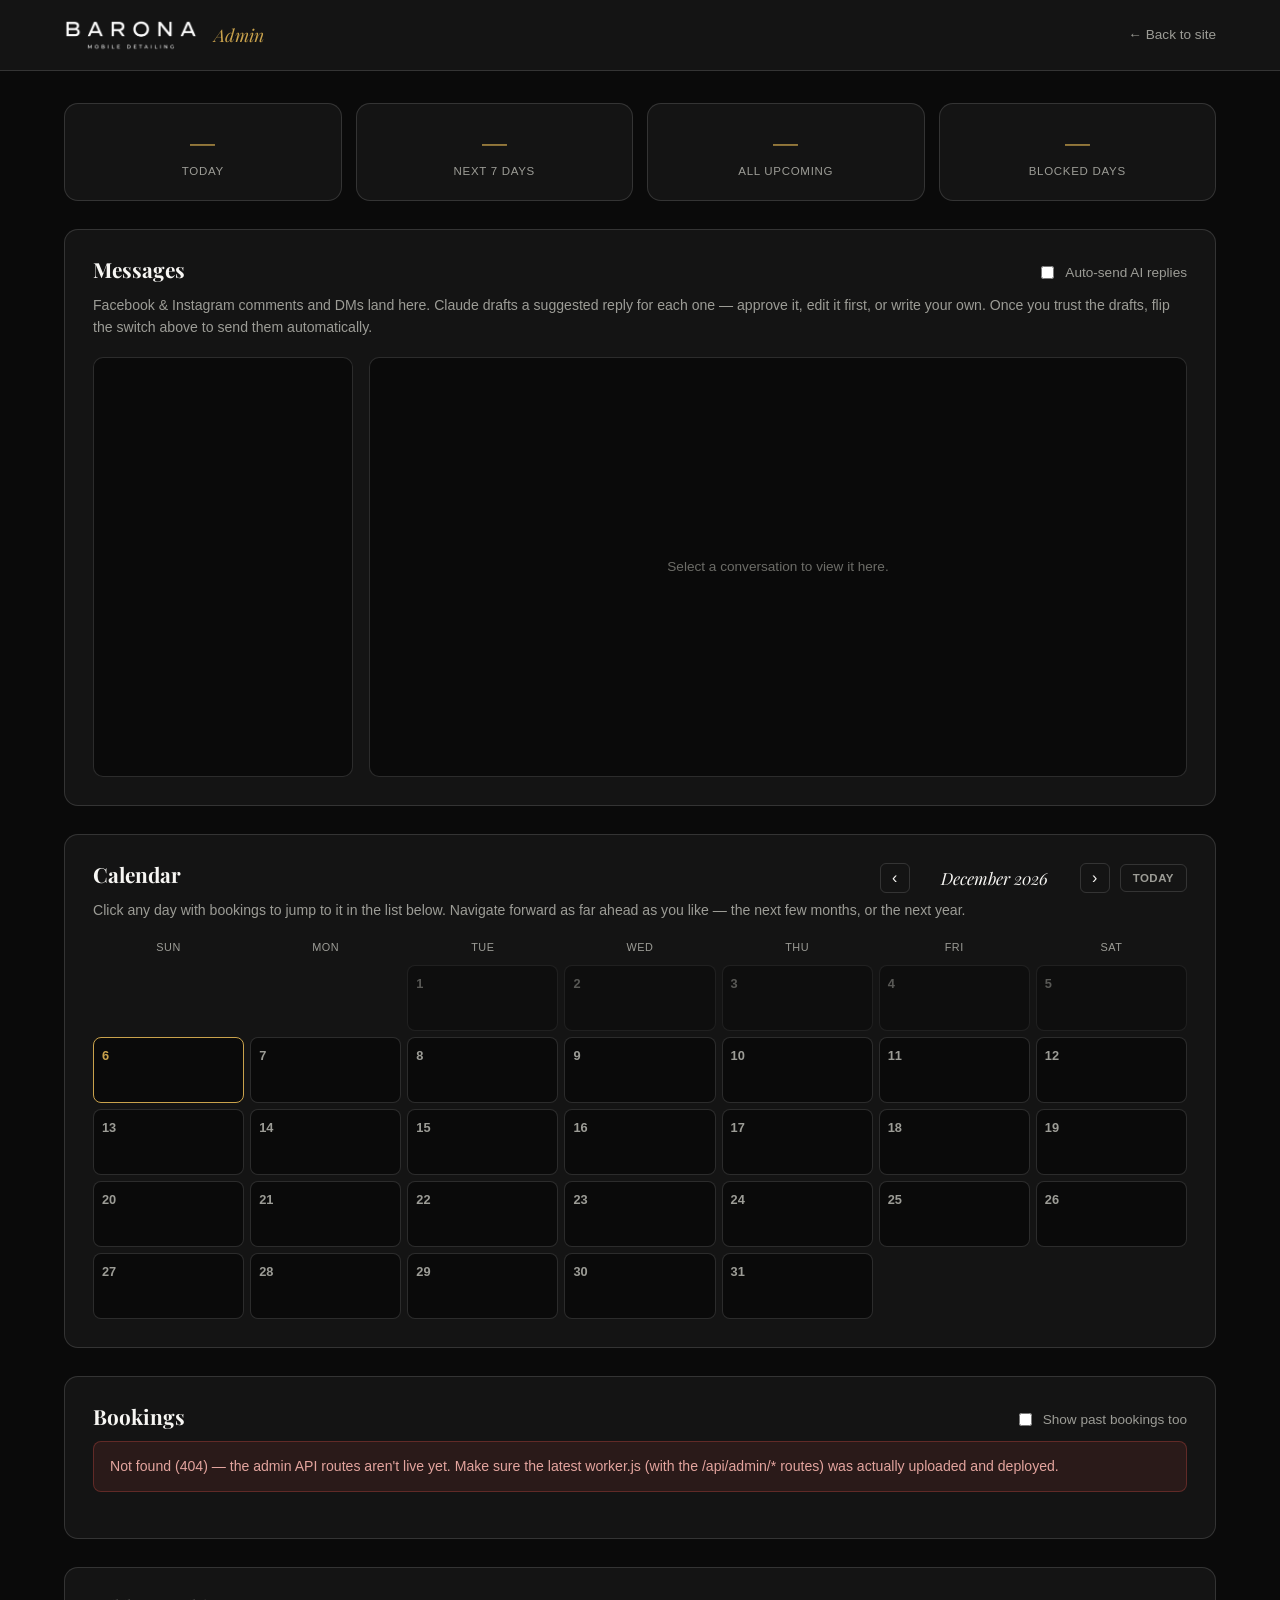
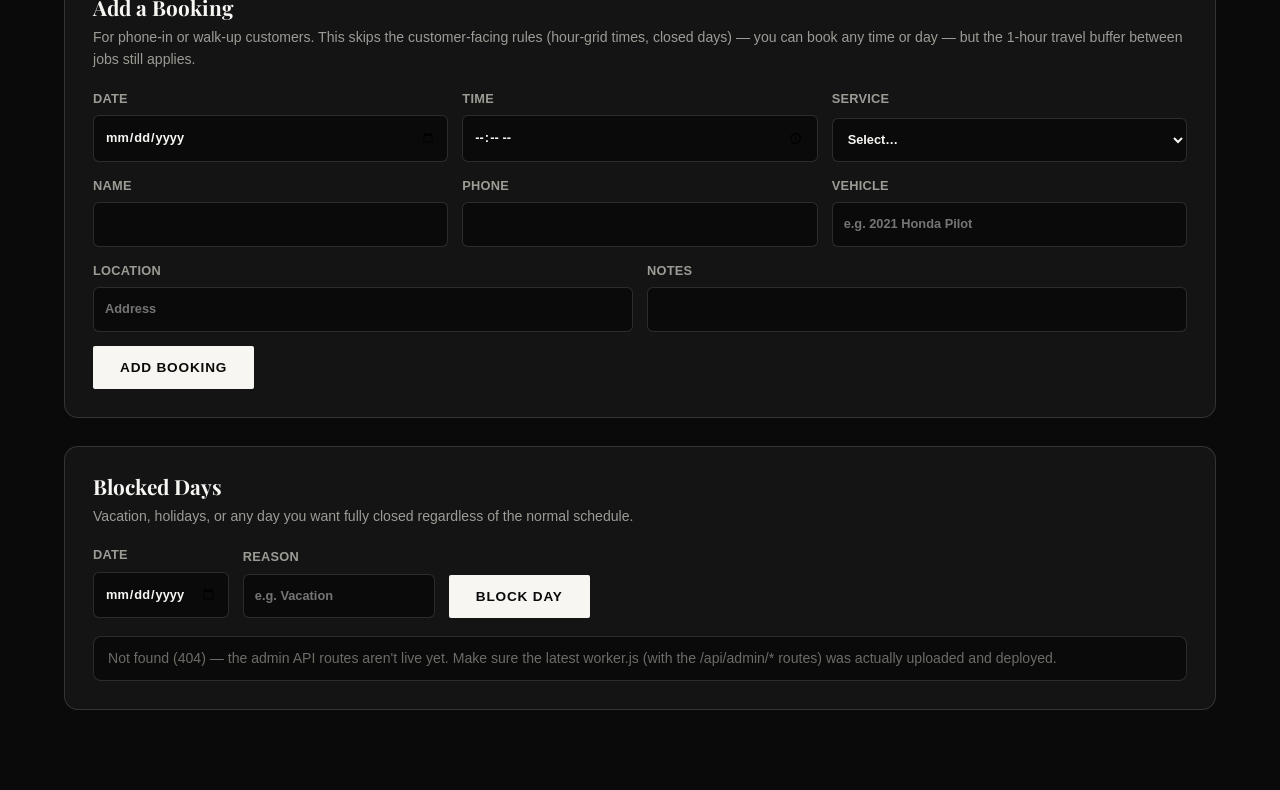
==== commit c73a22f0: "Update admin.html" ====
--- a/admin.html
+++ b/admin.html
@@ -46,6 +46,44 @@
     </div>
   </section>
 
+  <!-- MESSAGES -->
+  <section class="admin-card">
+    <div class="admin-card-header">
+      <h2>Messages</h2>
+      <label class="admin-toggle">
+        <input type="checkbox" id="autoSendToggle">
+        Auto-send AI replies
+      </label>
+    </div>
+    <p class="admin-hint">Facebook &amp; Instagram comments and DMs land here. Claude drafts a suggested reply for each one — approve it, edit it first, or write your own. Once you trust the drafts, flip the switch above to send them automatically.</p>
+
+    <div id="msgMessage" class="admin-message" hidden></div>
+
+    <div class="admin-msg-layout">
+      <div class="admin-msg-threads" id="msgThreads"></div>
+      <div class="admin-msg-panel">
+        <div class="admin-msg-empty" id="msgEmptyState">Select a conversation to view it here.</div>
+        <div class="admin-msg-thread" id="msgThread" hidden>
+          <div class="admin-msg-thread-header" id="msgThreadHeader"></div>
+          <div class="admin-msg-bubbles" id="msgBubbles"></div>
+          <div class="admin-msg-draft" id="msgDraftBanner" hidden>
+            <p class="admin-msg-draft-label">Claude's suggested reply</p>
+            <p class="admin-msg-draft-text" id="msgDraftText"></p>
+            <div class="admin-msg-draft-actions">
+              <button type="button" class="btn btn-primary" id="msgDraftApprove">Send as-is</button>
+              <button type="button" class="admin-edit-btn" id="msgDraftEdit">Edit first</button>
+              <button type="button" class="admin-cancel-btn" id="msgDraftDiscard">Discard</button>
+            </div>
+          </div>
+          <form class="admin-msg-composer" id="msgComposer">
+            <textarea id="msgComposerInput" placeholder="Type a reply…" rows="2"></textarea>
+            <button type="submit" class="btn btn-primary">Send</button>
+          </form>
+        </div>
+      </div>
+    </div>
+  </section>
+
   <!-- CALENDAR -->
   <section class="admin-card">
     <div class="admin-card-header">
@@ -84,10 +122,10 @@
     <div class="admin-bookings-list" id="bookingsList" hidden></div>
   </section>
 
-  <!-- ADD BOOKING -->
-  <section class="admin-card">
-    <h2>Add a Booking</h2>
-    <p class="admin-hint">For phone-in or walk-up customers. This skips the customer-facing rules (hour-grid times, closed days) — you can book any time or day — but the 1-hour travel buffer between jobs still applies.</p>
+  <!-- ADD / EDIT BOOKING -->
+  <section class="admin-card" id="addBookingCard">
+    <h2 id="addBookingHeading">Add a Booking</h2>
+    <p class="admin-hint" id="addBookingHint">For phone-in or walk-up customers. This skips the customer-facing rules (hour-grid times, closed days) — you can book any time or day — but the 1-hour travel buffer between jobs still applies.</p>
     <form id="addBookingForm" class="admin-form">
       <div class="admin-form-row">
         <label>Date
@@ -126,7 +164,8 @@
         </label>
       </div>
       <div class="admin-form-actions">
-        <button type="submit" class="btn btn-primary">Add Booking</button>
+        <button type="submit" class="btn btn-primary" id="addBookingSubmit">Add Booking</button>
+        <button type="button" class="admin-cancel-edit-btn" id="cancelEditBtn" hidden>Cancel edit</button>
         <span id="addBookingStatus" class="admin-status"></span>
       </div>
     </form>
--- a/admin.css
+++ b/admin.css
@@ -134,10 +134,265 @@
 }
 .admin-form-actions { display: flex; align-items: center; gap: 14px; }
 
+.admin-cancel-edit-btn {
+  background: transparent;
+  border: none;
+  color: var(--gray);
+  font: inherit;
+  font-size: 0.82rem;
+  font-weight: 600;
+  text-decoration: underline;
+  text-underline-offset: 3px;
+  cursor: pointer;
+  padding: 0;
+}
+.admin-cancel-edit-btn:hover { color: var(--white); }
+
+/* Editing an existing booking reuses the Add-a-Booking card — flag it with
+   a gold accent so it's obvious this isn't creating a new one. */
+.admin-card.is-editing { border-color: var(--gold); }
+.admin-card.is-editing h2 { color: var(--gold); }
+
 .admin-status { font-size: 0.85rem; font-weight: 600; color: var(--gray); }
 .admin-status.is-success { color: var(--green); }
 .admin-status.is-error { color: var(--red); }
 .admin-dim { color: var(--gray-dim); font-size: 0.82rem; }
+
+/* --- Messages (unified inbox) ----------------------------------------------- */
+.admin-msg-layout {
+  display: grid;
+  grid-template-columns: 260px 1fr;
+  gap: 16px;
+  margin-top: 8px;
+}
+.admin-msg-threads {
+  border: 1px solid var(--line);
+  border-radius: 10px;
+  background: var(--black);
+  overflow-y: auto;
+  max-height: 500px;
+}
+.admin-msg-threads-empty { padding: 16px; margin: 0; }
+.admin-msg-thread-item {
+  display: flex;
+  align-items: center;
+  gap: 10px;
+  width: 100%;
+  padding: 12px 14px;
+  background: transparent;
+  border: none;
+  border-bottom: 1px solid var(--line);
+  text-align: left;
+  cursor: pointer;
+  font: inherit;
+  color: var(--white);
+}
+.admin-msg-thread-item:last-child { border-bottom: none; }
+.admin-msg-thread-item:hover { background: rgba(247,246,243,0.04); }
+.admin-msg-thread-item.is-active { background: rgba(201,162,76,0.10); }
+.admin-msg-thread-item.is-unread .admin-msg-thread-name { color: var(--gold); }
+
+.admin-msg-thread-platform {
+  flex-shrink: 0;
+  width: 26px;
+  height: 26px;
+  border-radius: 50%;
+  display: flex;
+  align-items: center;
+  justify-content: center;
+  font-size: 0.6rem;
+  font-weight: 800;
+  color: var(--black);
+}
+.admin-msg-platform-facebook { background: #6f9ee8; }
+.admin-msg-platform-instagram { background: #d98ac0; }
+
+.admin-msg-thread-info { flex: 1; min-width: 0; display: flex; flex-direction: column; gap: 2px; }
+.admin-msg-thread-name { font-size: 0.85rem; font-weight: 600; }
+.admin-msg-thread-preview {
+  font-size: 0.76rem;
+  color: var(--gray);
+  white-space: nowrap;
+  overflow: hidden;
+  text-overflow: ellipsis;
+}
+.admin-msg-unread-dot { flex-shrink: 0; width: 8px; height: 8px; border-radius: 50%; background: var(--gold); }
+
+.admin-msg-panel {
+  border: 1px solid var(--line);
+  border-radius: 10px;
+  background: var(--black);
+  display: flex;
+  flex-direction: column;
+  min-height: 420px;
+}
+.admin-msg-empty {
+  flex: 1;
+  display: flex;
+  align-items: center;
+  justify-content: center;
+  color: var(--gray-dim);
+  font-size: 0.85rem;
+  padding: 24px;
+  text-align: center;
+}
+.admin-msg-empty[hidden] { display: none; }
+.admin-msg-thread { display: flex; flex-direction: column; flex: 1; min-height: 0; }
+.admin-msg-thread[hidden] { display: none; }
+.admin-msg-thread-header {
+  padding: 14px 16px;
+  border-bottom: 1px solid var(--line);
+  font-weight: 600;
+  font-size: 0.9rem;
+}
+.admin-msg-bubbles {
+  flex: 1;
+  overflow-y: auto;
+  padding: 16px;
+  display: flex;
+  flex-direction: column;
+  gap: 10px;
+  max-height: 340px;
+}
+.admin-msg-bubble { max-width: 78%; padding: 9px 13px; border-radius: 14px; font-size: 0.85rem; line-height: 1.45; }
+.admin-msg-bubble.is-inbound { align-self: flex-start; background: rgba(247,246,243,0.06); border-bottom-left-radius: 4px; }
+.admin-msg-bubble.is-outbound { align-self: flex-end; background: rgba(201,162,76,0.16); border-bottom-right-radius: 4px; }
+.admin-msg-bubble.is-ai { border: 1px dashed rgba(201,162,76,0.4); }
+.admin-msg-bubble-text { margin: 0; color: var(--white); }
+.admin-msg-bubble-meta { display: block; margin-top: 4px; font-size: 0.65rem; color: var(--gray-dim); }
+
+.admin-msg-draft {
+  margin: 0 16px 14px;
+  padding: 12px 14px;
+  border: 1px solid rgba(201,162,76,0.4);
+  border-radius: 10px;
+  background: rgba(201,162,76,0.08);
+}
+.admin-msg-draft-label {
+  margin: 0 0 6px;
+  font-size: 0.66rem;
+  text-transform: uppercase;
+  letter-spacing: 0.05em;
+  color: var(--gold);
+  font-weight: 700;
+}
+.admin-msg-draft-text { margin: 0 0 10px; font-size: 0.85rem; color: var(--white); line-height: 1.5; }
+.admin-msg-draft-actions { display: flex; gap: 8px; flex-wrap: wrap; }
+
+.admin-msg-composer { display: flex; gap: 10px; padding: 14px 16px; border-top: 1px solid var(--line); }
+.admin-msg-composer textarea {
+  flex: 1;
+  resize: none;
+  font: inherit;
+  padding: 10px 12px;
+  border: 1px solid var(--line);
+  border-radius: 8px;
+  background: var(--black-soft);
+  color: var(--white);
+}
+.admin-msg-composer textarea:focus { outline: 1px solid var(--gold); outline-offset: 1px; }
+.admin-msg-composer button { align-self: flex-end; }
+
+/* --- Calendar -------------------------------------------------------------- */
+.admin-cal-nav { display: flex; align-items: center; gap: 10px; }
+.admin-cal-btn {
+  background: transparent;
+  border: 1px solid var(--line);
+  color: var(--white);
+  font-size: 1rem;
+  line-height: 1;
+  width: 30px;
+  height: 30px;
+  border-radius: 6px;
+  cursor: pointer;
+  transition: border-color 0.15s, color 0.15s;
+}
+.admin-cal-btn:hover { border-color: var(--gold); color: var(--gold); }
+.admin-cal-today {
+  background: transparent;
+  border: 1px solid var(--line);
+  color: var(--gray);
+  font-size: 0.72rem;
+  font-weight: 700;
+  text-transform: uppercase;
+  letter-spacing: 0.04em;
+  padding: 7px 12px;
+  border-radius: 6px;
+  cursor: pointer;
+  transition: border-color 0.15s, color 0.15s;
+}
+.admin-cal-today:hover { border-color: var(--gold); color: var(--gold); }
+.admin-cal-label {
+  font-family: var(--font-serif);
+  font-style: italic;
+  color: var(--white);
+  font-size: 1.05rem;
+  min-width: 150px;
+  text-align: center;
+}
+
+.admin-cal-weekdays {
+  display: grid;
+  grid-template-columns: repeat(7, 1fr);
+  gap: 6px;
+  margin-top: 18px;
+  font-size: 0.68rem;
+  text-transform: uppercase;
+  letter-spacing: 0.05em;
+  color: var(--gray);
+  text-align: center;
+}
+.admin-cal-grid {
+  display: grid;
+  grid-template-columns: repeat(7, 1fr);
+  gap: 6px;
+  margin-top: 8px;
+}
+.admin-cal-cell {
+  min-height: 66px;
+  padding: 8px;
+  border: 1px solid var(--line);
+  border-radius: 8px;
+  background: var(--black);
+  display: flex;
+  flex-direction: column;
+  gap: 5px;
+}
+.admin-cal-cell.is-outside { background: transparent; border-color: transparent; }
+.admin-cal-cell.is-past { opacity: 0.5; }
+.admin-cal-daynum { font-size: 0.8rem; color: var(--gray); font-weight: 600; }
+.admin-cal-cell.is-today { border-color: var(--gold); }
+.admin-cal-cell.is-today .admin-cal-daynum { color: var(--gold); }
+.admin-cal-cell.has-bookings { cursor: pointer; }
+.admin-cal-cell.has-bookings:hover { background: rgba(247,246,243,0.04); border-color: var(--gold); }
+.admin-cal-cell.is-closed { border-color: rgba(179,69,60,0.4); }
+.admin-cal-count {
+  align-self: flex-start;
+  font-size: 0.66rem;
+  font-weight: 700;
+  color: var(--gold);
+  background: rgba(201,162,76,0.14);
+  border-radius: 100px;
+  padding: 2px 7px;
+}
+.admin-cal-flag {
+  align-self: flex-start;
+  font-size: 0.6rem;
+  font-weight: 700;
+  text-transform: uppercase;
+  letter-spacing: 0.04em;
+  color: #e3897d;
+  background: rgba(179,69,60,0.16);
+  border-radius: 100px;
+  padding: 2px 7px;
+}
+
+/* Momentary highlight when jumping here from a calendar click. */
+.admin-day-group.is-flash { border-radius: 10px; animation: admin-cal-jump 1.4s ease; }
+@keyframes admin-cal-jump {
+  0% { background: rgba(201,162,76,0.12); }
+  100% { background: transparent; }
+}
 
 /* --- Bookings: message / skeleton / empty states -------------------------- */
 .admin-message {
@@ -242,7 +497,21 @@
   font-size: 0.82rem;
   margin-top: 4px;
 }
-.admin-booking-action { display: flex; align-items: center; }
+.admin-booking-action { display: flex; align-items: center; gap: 8px; }
+
+.admin-edit-btn {
+  background: transparent;
+  border: 1px solid var(--line);
+  color: var(--gray);
+  font: inherit;
+  font-size: 0.78rem;
+  font-weight: 600;
+  padding: 6px 12px;
+  border-radius: 6px;
+  cursor: pointer;
+  transition: background 0.15s, color 0.15s, border-color 0.15s;
+}
+.admin-edit-btn:hover { border-color: var(--gold); color: var(--gold); }
 
 .admin-svc-badge {
   display: inline-block;
@@ -321,4 +590,14 @@
   .admin-stats { grid-template-columns: repeat(2, 1fr); }
   .admin-stat { padding: 16px 12px; }
   .admin-stat-num { font-size: 1.7rem; }
-}
+  .admin-cal-cell { min-height: 48px; padding: 5px; gap: 3px; }
+  .admin-cal-daynum { font-size: 0.7rem; }
+  .admin-cal-count, .admin-cal-flag { font-size: 0.56rem; padding: 1px 5px; }
+  .admin-cal-label { min-width: auto; font-size: 0.92rem; }
+  .admin-cal-weekdays { font-size: 0.58rem; }
+  .admin-msg-layout { grid-template-columns: 1fr; }
+  .admin-msg-threads { max-height: 220px; }
+  .admin-msg-panel { min-height: 320px; }
+  .admin-msg-bubbles { max-height: 260px; }
+  .admin-msg-bubble { max-width: 90%; }
+}
